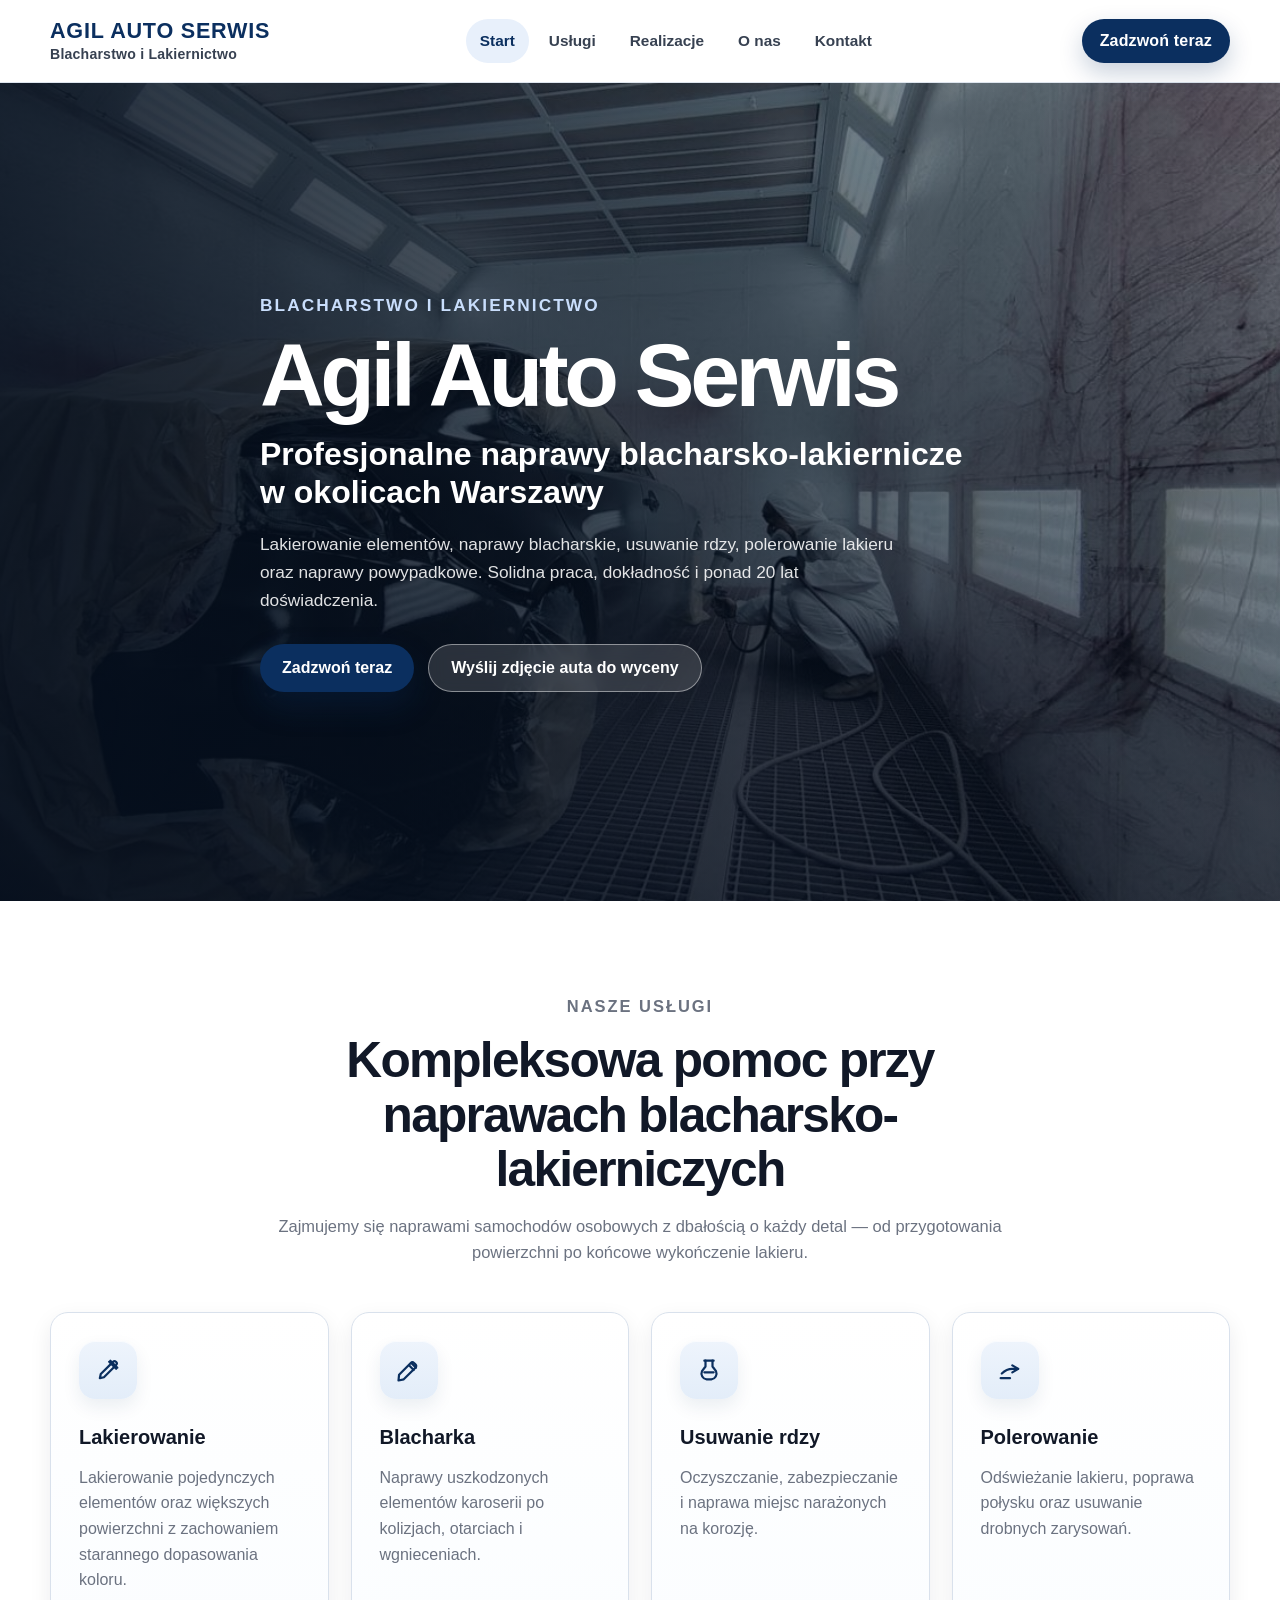
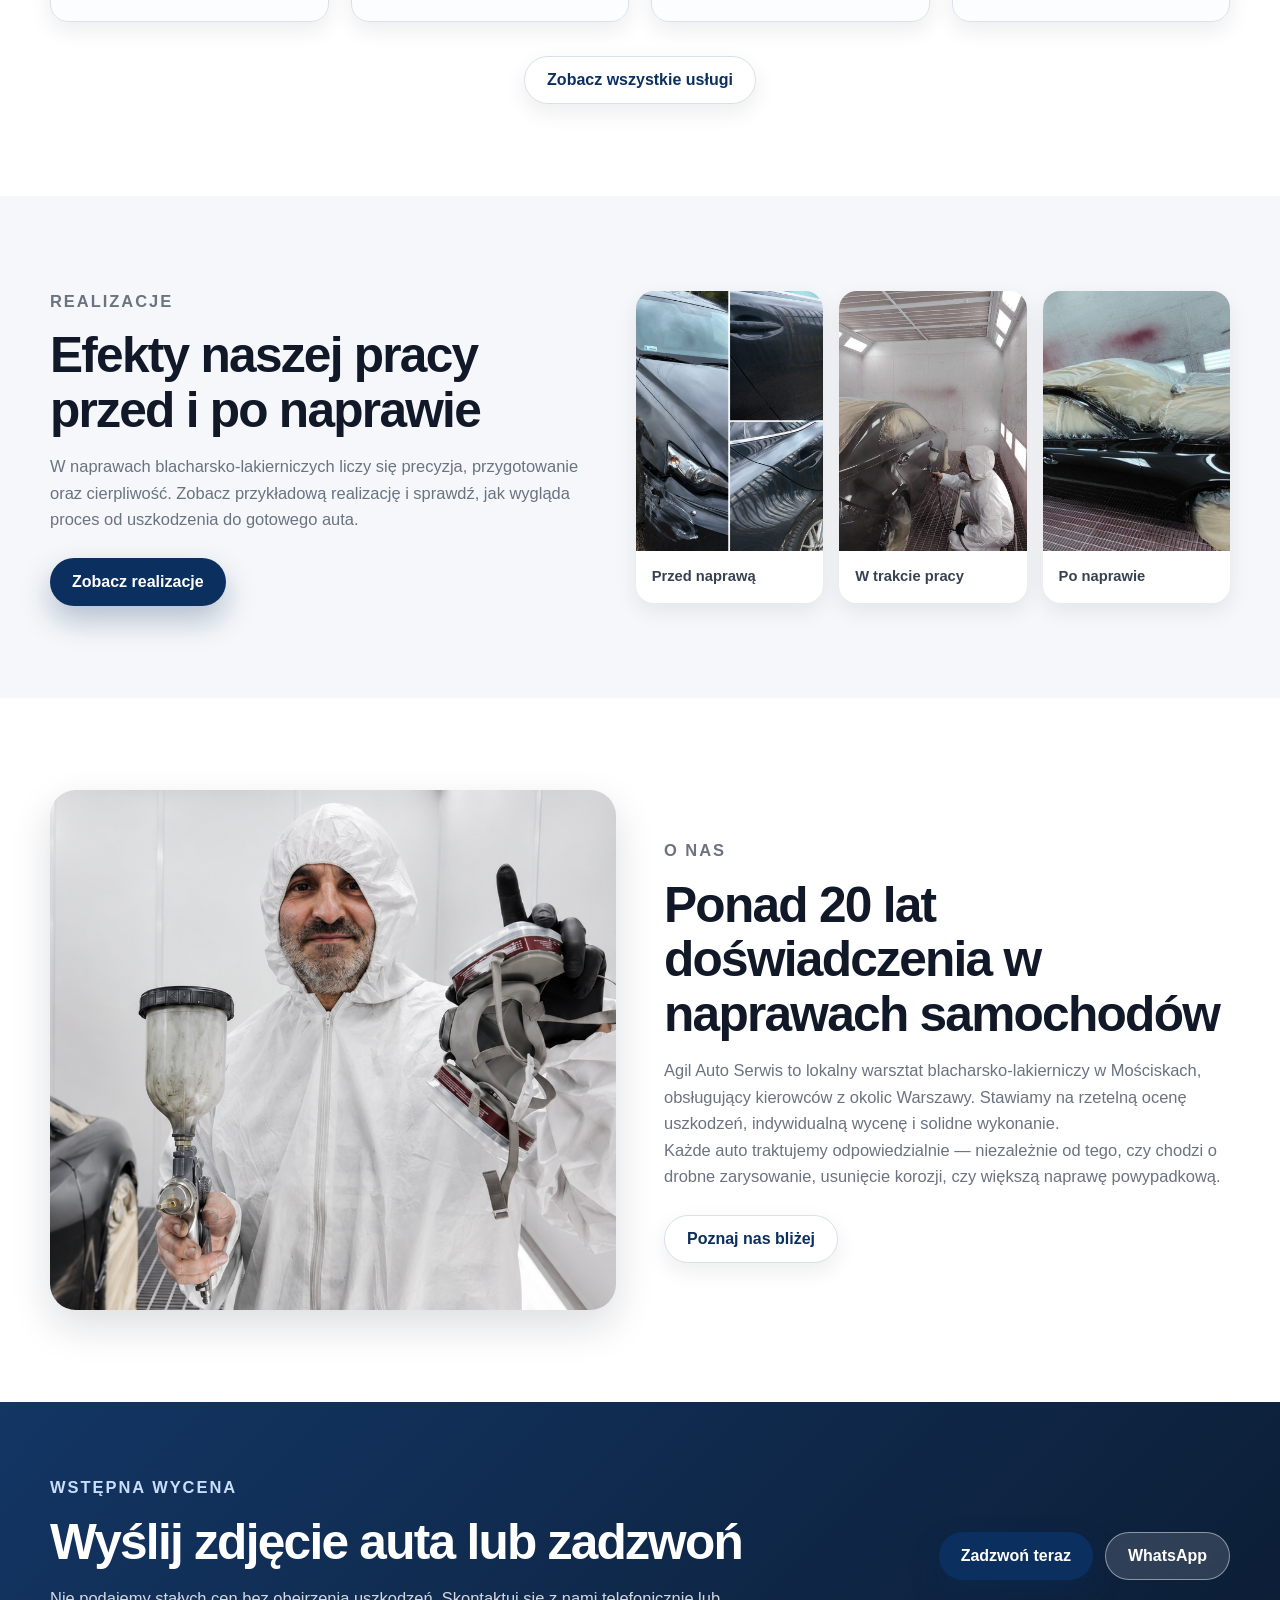
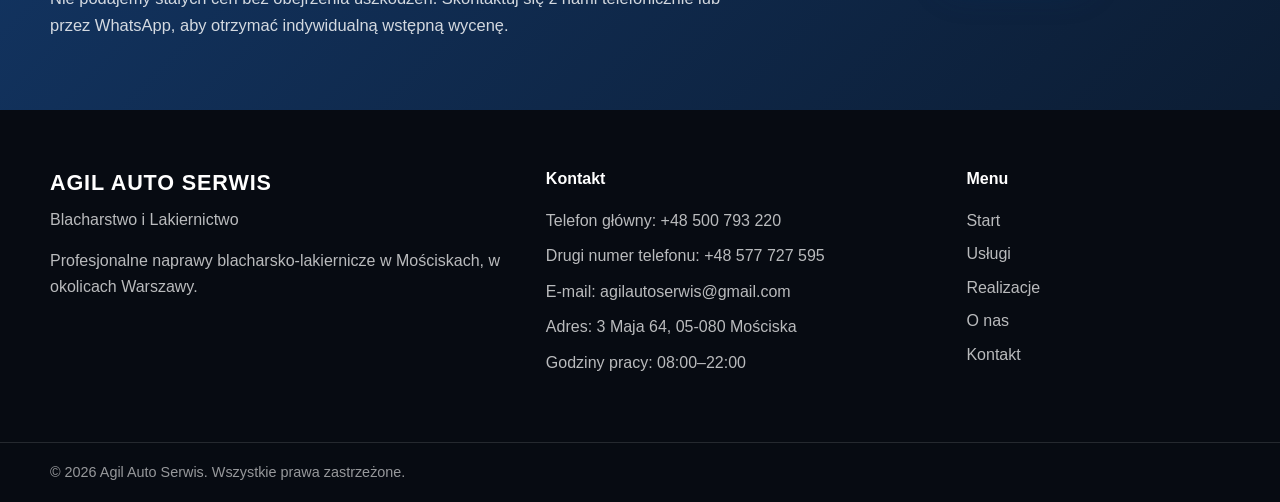
==== index.html @ 93daf185 "Initial website version" ====
<!DOCTYPE html>
<html lang="pl">
<head>
  <meta charset="UTF-8" />
  <meta name="viewport" content="width=device-width, initial-scale=1.0" />

  <title>Agil Auto Serwis | Blacharstwo i Lakiernictwo Samochodowe</title>

  <meta
    name="description"
    content="Agil Auto Serwis — profesjonalne naprawy blacharsko-lakiernicze w Mościskach, w okolicach Warszawy. Lakierowanie, blacharka, usuwanie rdzy, polerowanie i naprawy powypadkowe."
  />

  <link rel="stylesheet" href="style.css" />
</head>

<body>
  <header class="site-header">
    <div class="container header-container">
      <a href="index.html" class="logo-link text-logo" aria-label="Agil Auto Serwis">
        <span class="logo-title">AGIL AUTO SERWIS</span>
        <span class="logo-subtitle">Blacharstwo i Lakiernictwo</span>
      </a>

      <button class="nav-toggle" type="button" aria-label="Otwórz menu" aria-expanded="false">
        <span></span>
        <span></span>
        <span></span>
      </button>

      <nav class="main-nav" aria-label="Menu główne">
        <ul>
          <li><a href="index.html" class="active">Start</a></li>
          <li><a href="uslugi.html">Usługi</a></li>
          <li><a href="realizacje.html">Realizacje</a></li>
          <li><a href="onas.html">O nas</a></li>
          <li><a href="kontakt.html">Kontakt</a></li>
        </ul>
      </nav>

      <a href="tel:+48500793220" class="header-cta">Zadzwoń teraz</a>
    </div>
  </header>

  <main>
    <section class="hero hero-start">
      <img
        src="images/hero-start.jpg"
        alt="Warsztat blacharsko-lakierniczy Agil Auto Serwis"
        class="hero-image"
      />

      <div class="hero-overlay"></div>

      <div class="container hero-content">
        <p class="hero-kicker">Blacharstwo i Lakiernictwo</p>

        <h1>Agil Auto Serwis</h1>

        <h2>Profesjonalne naprawy blacharsko-lakiernicze w okolicach Warszawy</h2>

        <p>
          Lakierowanie elementów, naprawy blacharskie, usuwanie rdzy,
          polerowanie lakieru oraz naprawy powypadkowe. Solidna praca,
          dokładność i ponad 20 lat doświadczenia.
        </p>

        <div class="hero-actions">
          <a href="tel:+48500793220" class="btn btn-primary">Zadzwoń teraz</a>
          <a
            href="https://wa.me/48500793220?text=Dzie%C5%84%20dobry%2C%20chcia%C5%82bym%20zapyta%C4%87%20o%20napraw%C4%99%20blacharsko-lakiernicz%C4%85.%20Przesy%C5%82am%20zdj%C4%99cia%20auta%20do%20wst%C4%99pnej%20wyceny."
            class="btn btn-secondary"
            target="_blank"
            rel="noopener noreferrer"
          >
            Wyślij zdjęcie auta do wyceny
          </a>
        </div>
      </div>
    </section>

    <section class="section services-preview">
      <div class="container">
        <div class="section-heading">
          <p class="section-kicker">Nasze usługi</p>
          <h2>Kompleksowa pomoc przy naprawach blacharsko-lakierniczych</h2>
          <p>
            Zajmujemy się naprawami samochodów osobowych z dbałością o każdy
            detal — od przygotowania powierzchni po końcowe wykończenie lakieru.
          </p>
        </div>

        <div class="service-grid">
          <article class="service-card">
            <div class="service-icon" aria-hidden="true">
              <svg viewBox="0 0 24 24">
                <path d="M14 4l6 6" />
                <path d="M5 19l3.5-.8L19 7.7a1.8 1.8 0 0 0 0-2.5l-.2-.2a1.8 1.8 0 0 0-2.5 0L5.8 15.5 5 19z" />
                <path d="M13 5l6 6" />
              </svg>
            </div>
            <h3>Lakierowanie</h3>
            <p>
              Lakierowanie pojedynczych elementów oraz większych powierzchni
              z zachowaniem starannego dopasowania koloru.
            </p>
          </article>

          <article class="service-card">
            <div class="service-icon" aria-hidden="true">
              <svg viewBox="0 0 24 24">
                <path d="M14 6l4 4" />
                <path d="M3 21l4.5-1 10-10a2 2 0 0 0 0-2.8l-1.2-1.2a2 2 0 0 0-2.8 0l-10 10L3 21z" />
                <path d="M12 8l4 4" />
              </svg>
            </div>
            <h3>Blacharka</h3>
            <p>
              Naprawy uszkodzonych elementów karoserii po kolizjach,
              otarciach i wgnieceniach.
            </p>
          </article>

          <article class="service-card">
            <div class="service-icon" aria-hidden="true">
              <svg viewBox="0 0 24 24">
                <path d="M8 4h8" />
                <path d="M9 4v5l-3 4a5 5 0 0 0 4 7h4a5 5 0 0 0 4-7l-3-4V4" />
                <path d="M8 14h8" />
              </svg>
            </div>
            <h3>Usuwanie rdzy</h3>
            <p>
              Oczyszczanie, zabezpieczanie i naprawa miejsc narażonych
              na korozję.
            </p>
          </article>

          <article class="service-card">
            <div class="service-icon" aria-hidden="true">
              <svg viewBox="0 0 24 24">
                <path d="M5 15c2.5-2.5 5.5-4 9-4h5" />
                <path d="M14 8l5 3-5 3" />
                <path d="M4 19h8" />
              </svg>
            </div>
            <h3>Polerowanie</h3>
            <p>
              Odświeżanie lakieru, poprawa połysku oraz usuwanie drobnych
              zarysowań.
            </p>
          </article>
        </div>

        <div class="section-action">
          <a href="uslugi.html" class="btn btn-outline">Zobacz wszystkie usługi</a>
        </div>
      </div>
    </section>

    <section class="section realizations-preview section-muted">
      <div class="container">
        <div class="split-layout">
          <div class="split-content">
            <p class="section-kicker">Realizacje</p>
            <h2>Efekty naszej pracy przed i po naprawie</h2>
            <p>
              W naprawach blacharsko-lakierniczych liczy się precyzja,
              przygotowanie oraz cierpliwość. Zobacz przykładową realizację
              i sprawdź, jak wygląda proces od uszkodzenia do gotowego auta.
            </p>

            <a href="realizacje.html" class="btn btn-primary">Zobacz realizacje</a>
          </div>

          <div class="preview-gallery">
            <figure>
              <img
                src="images/realizacja-1-przed-collage.jpg"
                alt="Samochód przed naprawą blacharsko-lakierniczą"
              />
              <figcaption>Przed naprawą</figcaption>
            </figure>

            <figure>
              <img
                src="images/realizacja-1-proces.jpg"
                alt="Proces naprawy blacharsko-lakierniczej"
              />
              <figcaption>W trakcie pracy</figcaption>
            </figure>

            <figure>
              <img
                src="images/realizacja-1-po.jpg"
                alt="Samochód po naprawie blacharsko-lakierniczej"
              />
              <figcaption>Po naprawie</figcaption>
            </figure>
          </div>
        </div>
      </div>
    </section>

    <section class="section about-preview">
      <div class="container">
        <div class="split-layout reverse">
          <div class="image-card">
            <img
              src="images/agil-lakiernik-1.png"
              alt="Lakiernik samochodowy podczas pracy w Agil Auto Serwis"
            />
          </div>

          <div class="split-content">
            <p class="section-kicker">O nas</p>
            <h2>Ponad 20 lat doświadczenia w naprawach samochodów</h2>
            <p>
              Agil Auto Serwis to lokalny warsztat blacharsko-lakierniczy
              w Mościskach, obsługujący kierowców z okolic Warszawy. Stawiamy
              na rzetelną ocenę uszkodzeń, indywidualną wycenę i solidne
              wykonanie.
            </p>

            <p>
              Każde auto traktujemy odpowiedzialnie — niezależnie od tego,
              czy chodzi o drobne zarysowanie, usunięcie korozji, czy większą
              naprawę powypadkową.
            </p>

            <a href="onas.html" class="btn btn-outline">Poznaj nas bliżej</a>
          </div>
        </div>
      </div>
    </section>

    <section class="contact-cta">
      <div class="container contact-cta-container">
        <div>
          <p class="section-kicker">Wstępna wycena</p>
          <h2>Wyślij zdjęcie auta lub zadzwoń</h2>
          <p>
            Nie podajemy stałych cen bez obejrzenia uszkodzeń. Skontaktuj się
            z nami telefonicznie lub przez WhatsApp, aby otrzymać indywidualną
            wstępną wycenę.
          </p>
        </div>

        <div class="contact-cta-actions">
          <a href="tel:+48500793220" class="btn btn-primary">Zadzwoń teraz</a>
          <a
            href="https://wa.me/48500793220?text=Dzie%C5%84%20dobry%2C%20chcia%C5%82bym%20zapyta%C4%87%20o%20napraw%C4%99%20blacharsko-lakiernicz%C4%85.%20Przesy%C5%82am%20zdj%C4%99cia%20auta%20do%20wst%C4%99pnej%20wyceny."
            class="btn btn-secondary"
            target="_blank"
            rel="noopener noreferrer"
          >
            WhatsApp
          </a>
        </div>
      </div>
    </section>
  </main>

  <footer class="site-footer">
    <div class="container footer-grid">
      <div class="footer-brand">
        <h2>AGIL AUTO SERWIS</h2>
        <p>Blacharstwo i Lakiernictwo</p>
        <p>
          Profesjonalne naprawy blacharsko-lakiernicze w Mościskach,
          w okolicach Warszawy.
        </p>
      </div>

      <div class="footer-contact">
        <h3>Kontakt</h3>
        <p>
          Telefon główny:
          <a href="tel:+48500793220">+48 500 793 220</a>
        </p>
        <p>
          Drugi numer telefonu:
          <a href="tel:+48577727595">+48 577 727 595</a>
        </p>
        <p>
          E-mail:
          <a
            href="mailto:agilautoserwis@gmail.com?subject=Zapytanie%20o%20napraw%C4%99%20blacharsko-lakiernicz%C4%85&body=Dzie%C5%84%20dobry%2C%0A%0Achcia%C5%82bym%20zapyta%C4%87%20o%20napraw%C4%99%20blacharsko-lakiernicz%C4%85.%20W%20za%C5%82%C4%85czniku%20mog%C4%99%20przes%C5%82a%C4%87%20zdj%C4%99cia%20auta%20do%20wst%C4%99pnej%20wyceny.%0A%0APozdrawiam"
          >
            agilautoserwis@gmail.com
          </a>
        </p>
        <p>Adres: 3 Maja 64, 05-080 Mościska</p>
        <p>Godziny pracy: 08:00–22:00</p>
      </div>

      <div class="footer-nav">
        <h3>Menu</h3>
        <ul>
          <li><a href="index.html">Start</a></li>
          <li><a href="uslugi.html">Usługi</a></li>
          <li><a href="realizacje.html">Realizacje</a></li>
          <li><a href="onas.html">O nas</a></li>
          <li><a href="kontakt.html">Kontakt</a></li>
        </ul>
      </div>
    </div>

    <div class="footer-bottom">
      <div class="container">
        <p>© 2026 Agil Auto Serwis. Wszystkie prawa zastrzeżone.</p>
      </div>
    </div>
  </footer>

  <a href="tel:+48500793220" class="floating-call" aria-label="Zadzwoń teraz">
    Zadzwoń teraz
  </a>

  <script src="script.js"></script>
</body>
</html>
---- style.css ----
:root {
  --color-white: #ffffff;
  --color-light: #f5f7fa;
  --color-light-2: #eef3f8;
  --color-dark: #111827;
  --color-dark-2: #374151;
  --color-muted: #6b7280;
  --color-blue: #0b2f5f;
  --color-blue-2: #123f7a;
  --color-blue-3: #e8f0fb;
  --color-border: #d9e1ec;

  --container: 1180px;
  --header-height: 82px;

  --radius-sm: 12px;
  --radius-md: 18px;
  --radius-lg: 26px;

  --shadow-sm: 0 8px 22px rgba(15, 23, 42, 0.08);
  --shadow-md: 0 16px 40px rgba(15, 23, 42, 0.14);
  --shadow-lg: 0 24px 70px rgba(15, 23, 42, 0.2);

  --transition: 0.25s ease;
}

* {
  box-sizing: border-box;
  margin: 0;
  padding: 0;
}

html {
  scroll-behavior: smooth;
}

body {
  font-family: Arial, Helvetica, sans-serif;
  color: var(--color-dark);
  background: var(--color-white);
  line-height: 1.6;
}

img {
  display: block;
  max-width: 100%;
}

a {
  color: inherit;
  text-decoration: none;
}

ul {
  list-style: none;
}

button {
  font: inherit;
}

/* CONTAINER */

.container {
  width: min(100% - 32px, var(--container));
  margin-inline: auto;
}

/* HEADER */

.site-header {
  position: sticky;
  z-index: 100;
  top: 0;
  width: 100%;
  min-height: var(--header-height);
  background: rgba(255, 255, 255, 0.94);
  border-bottom: 1px solid rgba(217, 225, 236, 0.85);
  backdrop-filter: blur(16px);
}

.header-container {
  display: flex;
  align-items: center;
  justify-content: space-between;
  min-height: var(--header-height);
  gap: 24px;
}

.logo-link {
  flex: 0 0 auto;
  color: inherit;
  text-decoration: none;
}

.logo-link.text-logo {
  display: flex !important;
  flex-direction: column !important;
  align-items: flex-start;
  justify-content: center;
  gap: 4px;
  min-width: 220px;
  line-height: 1.05;
}

.logo-title {
  display: block !important;
  width: 100%;
  color: var(--color-blue);
  font-size: clamp(1.08rem, 2vw, 1.35rem);
  font-weight: 900;
  line-height: 1;
  letter-spacing: 0.035em;
  text-transform: uppercase;
  white-space: nowrap;
}

.logo-subtitle {
  display: block !important;
  width: 100%;
  color: var(--color-dark-2);
  font-size: clamp(0.74rem, 1.35vw, 0.88rem);
  font-weight: 650;
  line-height: 1.15;
  letter-spacing: 0.015em;
  white-space: nowrap;
}

.main-nav {
  display: flex;
  align-items: center;
  justify-content: center;
  flex: 1;
}

.main-nav ul {
  display: flex;
  align-items: center;
  gap: 6px;
}

.main-nav a {
  display: inline-flex;
  align-items: center;
  min-height: 42px;
  padding: 10px 14px;
  border-radius: 999px;
  color: var(--color-dark-2);
  font-size: 0.96rem;
  font-weight: 650;
  transition: background-color var(--transition), color var(--transition);
}

.main-nav a:hover,
.main-nav a.active {
  color: var(--color-blue);
  background: var(--color-blue-3);
}

.header-cta {
  display: inline-flex;
  align-items: center;
  justify-content: center;
  flex: 0 0 auto;
  min-height: 44px;
  padding: 13px 18px;
  border-radius: 999px;
  color: var(--color-white);
  background: var(--color-blue);
  font-weight: 700;
  line-height: 1;
  letter-spacing: 0.01em;
  box-shadow: 0 10px 24px rgba(11, 47, 95, 0.22);
  transition: transform var(--transition), background-color var(--transition), box-shadow var(--transition);
}

.header-cta:hover {
  transform: translateY(-2px);
  background: var(--color-blue-2);
  box-shadow: 0 16px 34px rgba(11, 47, 95, 0.32);
}

.nav-toggle {
  display: none;
  width: 46px;
  height: 46px;
  border-radius: 12px;
  border: 1px solid var(--color-border);
  background: var(--color-white);
  cursor: pointer;
}

.nav-toggle span {
  display: block;
  width: 22px;
  height: 2px;
  margin: 5px auto;
  border-radius: 999px;
  background: var(--color-dark);
  transition: transform var(--transition), opacity var(--transition);
}

/* BUTTONS */

.btn {
  display: inline-flex;
  align-items: center;
  justify-content: center;
  min-height: 48px;
  padding: 14px 22px;
  border-radius: 999px;
  font-weight: 750;
  line-height: 1;
  transition: transform var(--transition), background-color var(--transition), color var(--transition), box-shadow var(--transition);
}

.btn:hover {
  transform: translateY(-2px);
}

.btn-primary {
  color: var(--color-white);
  background: var(--color-blue);
  box-shadow: 0 14px 30px rgba(11, 47, 95, 0.28);
}

.btn-primary:hover {
  background: var(--color-blue-2);
}

.btn-secondary {
  color: var(--color-white);
  background: rgba(255, 255, 255, 0.14);
  border: 1px solid rgba(255, 255, 255, 0.45);
  backdrop-filter: blur(8px);
}

.btn-secondary:hover {
  background: rgba(255, 255, 255, 0.22);
}

.btn-outline {
  color: var(--color-blue);
  background: var(--color-white);
  border: 1px solid var(--color-border);
  box-shadow: var(--shadow-sm);
}

.btn-outline:hover {
  background: var(--color-blue-3);
}

/* HERO */

.hero {
  position: relative;
  min-height: calc(100vh - var(--header-height));
  display: flex;
  align-items: center;
  overflow: hidden;
  color: var(--color-white);
}

.page-hero {
  min-height: 480px;
}

.hero-image {
  position: absolute;
  inset: 0;
  width: 100%;
  height: 100%;
  object-fit: cover;
}

.hero-overlay {
  position: absolute;
  inset: 0;
  background:
    linear-gradient(90deg, rgba(5, 15, 30, 0.86), rgba(5, 15, 30, 0.55), rgba(5, 15, 30, 0.18)),
    linear-gradient(180deg, rgba(5, 15, 30, 0.18), rgba(5, 15, 30, 0.62));
}

.hero-content {
  position: relative;
  z-index: 2;
  max-width: 760px;
  padding-block: 96px;
}

.hero-kicker,
.section-kicker {
  margin-bottom: 14px;
  color: var(--color-blue-2);
  font-size: 0.88rem;
  font-weight: 800;
  letter-spacing: 0.12em;
  text-transform: uppercase;
}

.hero .hero-kicker {
  color: #c9defc;
}

.hero h1 {
  margin-bottom: 16px;
  font-size: clamp(3rem, 7vw, 5.7rem);
  line-height: 0.95;
  letter-spacing: -0.05em;
}

.page-hero h1 {
  font-size: clamp(3rem, 7vw, 5.2rem);
}

.hero h2 {
  max-width: 720px;
  margin-bottom: 20px;
  font-size: clamp(1.3rem, 3vw, 2rem);
  line-height: 1.2;
  font-weight: 750;
}

.hero p {
  max-width: 660px;
  color: rgba(255, 255, 255, 0.88);
  font-size: 1.08rem;
}

.hero-actions {
  display: flex;
  flex-wrap: wrap;
  gap: 14px;
  margin-top: 30px;
}

/* SECTIONS */

.section {
  padding: 92px 0;
}

.section-muted {
  background: var(--color-light);
}

.section-heading {
  max-width: 760px;
  margin: 0 auto 46px;
  text-align: center;
}

.section-heading h2,
.split-content h2,
.contact-cta h2 {
  margin-bottom: 16px;
  color: var(--color-dark);
  font-size: clamp(2rem, 4vw, 3.1rem);
  line-height: 1.1;
  letter-spacing: -0.035em;
}

.section-heading p,
.split-content p,
.contact-cta p {
  color: var(--color-muted);
  font-size: 1.03rem;
}

.section-heading p + p {
  margin-top: 12px;
}

.section-action {
  display: flex;
  justify-content: center;
  margin-top: 34px;
}

/* SERVICES */

.service-grid {
  display: grid;
  grid-template-columns: repeat(4, 1fr);
  gap: 22px;
}

.service-card {
  min-height: 260px;
  padding: 28px;
  border: 1px solid var(--color-border);
  border-radius: var(--radius-md);
  background:
    linear-gradient(180deg, #ffffff 0%, #fbfdff 100%);
  box-shadow: var(--shadow-sm);
  transition:
    transform var(--transition),
    box-shadow var(--transition),
    border-color var(--transition),
    background-color var(--transition);
}

.service-card:hover {
  transform: translateY(-6px);
  border-color: rgba(11, 47, 95, 0.22);
  box-shadow: var(--shadow-md);
}

.service-icon {
  display: inline-flex;
  align-items: center;
  justify-content: center;
  width: 58px;
  height: 58px;
  margin-bottom: 22px;
  border-radius: 16px;
  color: var(--color-blue);
  background: linear-gradient(180deg, #eef4fc 0%, #e3edf9 100%);
  box-shadow:
    inset 0 1px 0 rgba(255, 255, 255, 0.7),
    0 8px 18px rgba(11, 47, 95, 0.08);
  flex-shrink: 0;
}

.service-icon svg {
  width: 28px;
  height: 28px;
  stroke: currentColor;
  fill: none;
  stroke-width: 1.9;
  stroke-linecap: round;
  stroke-linejoin: round;
}

.service-card h3 {
  margin-bottom: 12px;
  font-size: 1.25rem;
  color: var(--color-dark);
}

.service-card p {
  color: var(--color-muted);
}

/* SPLIT LAYOUT */

.split-layout {
  display: grid;
  grid-template-columns: 0.95fr 1.05fr;
  gap: 48px;
  align-items: center;
}

.split-layout.reverse {
  grid-template-columns: 1fr 1fr;
}

.split-layout.reverse .image-card {
  order: 1;
}

.split-layout.reverse .split-content {
  order: 2;
}

.split-content {
  max-width: 580px;
}

.split-content .btn {
  margin-top: 26px;
}

.preview-gallery {
  display: grid;
  grid-template-columns: repeat(3, 1fr);
  gap: 16px;
}

.preview-gallery figure {
  overflow: hidden;
  border-radius: var(--radius-md);
  background: var(--color-white);
  box-shadow: var(--shadow-sm);
}

.preview-gallery img {
  width: 100%;
  height: 260px;
  object-fit: cover;
}

.preview-gallery figcaption {
  padding: 14px 16px;
  color: var(--color-dark-2);
  font-size: 0.92rem;
  font-weight: 700;
}

.image-card {
  overflow: hidden;
  border-radius: var(--radius-lg);
  box-shadow: var(--shadow-md);
  background: var(--color-light);
}

.image-card img {
  width: 100%;
  height: 520px;
  object-fit: cover;
}

/* CASE STUDY / REALIZACJE */

.case-study-card {
  padding: clamp(24px, 4vw, 44px);
  border: 1px solid var(--color-border);
  border-radius: var(--radius-lg);
  background: linear-gradient(180deg, var(--color-white), #f8fafc);
  box-shadow: var(--shadow-md);
}

.case-study-header {
  max-width: 760px;
  margin-bottom: 34px;
}

.case-study-label {
  display: inline-flex;
  align-items: center;
  min-height: 30px;
  margin-bottom: 14px;
  padding: 7px 12px;
  border-radius: 999px;
  color: var(--color-blue);
  background: var(--color-blue-3);
  font-size: 0.78rem;
  font-weight: 900;
  line-height: 1;
  letter-spacing: 0.12em;
}

.case-study-header h2 {
  margin-bottom: 14px;
  color: var(--color-dark);
  font-size: clamp(1.7rem, 3.2vw, 2.65rem);
  line-height: 1.08;
  letter-spacing: -0.045em;
}

.case-study-header p {
  max-width: 680px;
  margin-bottom: 0;
  color: var(--color-muted);
  font-size: 1.04rem;
}

.case-study-gallery {
  display: grid;
  grid-template-columns: repeat(3, 1fr);
  gap: 18px;
}

.case-image-card {
  display: grid;
  gap: 14px;
  width: 100%;
  padding: 12px;
  border: 1px solid var(--color-border);
  border-radius: var(--radius-lg);
  background: var(--color-white);
  box-shadow: var(--shadow-sm);
  cursor: pointer;
  text-align: left;
  transition:
    transform var(--transition),
    box-shadow var(--transition),
    border-color var(--transition);
}

.case-image-card:hover {
  transform: translateY(-5px);
  border-color: rgba(11, 47, 95, 0.28);
  box-shadow: var(--shadow-md);
}

.case-image-wrap {
  display: block;
  overflow: hidden;
  border-radius: calc(var(--radius-lg) - 8px);
  background: var(--color-light);
}

.case-image-wrap img {
  width: 100%;
  height: 300px;
  object-fit: cover;
  transition: transform 450ms ease;
}

.case-image-card:hover .case-image-wrap img {
  transform: scale(1.035);
}

.case-image-caption {
  display: inline-flex;
  align-items: center;
  width: fit-content;
  min-height: 34px;
  padding: 8px 13px;
  border-radius: 999px;
  color: var(--color-white);
  background: var(--color-blue);
  font-size: 0.9rem;
  font-weight: 800;
  line-height: 1;
}

.case-study-note {
  margin: 28px 0 0;
  padding: 18px 20px;
  border-left: 4px solid var(--color-blue);
  border-radius: var(--radius-sm);
  background: var(--color-blue-3);
  color: var(--color-dark-2);
  font-weight: 650;
}

/* LIGHTBOX */

.image-lightbox {
  position: fixed;
  z-index: 999;
  inset: 0;
  display: none;
  align-items: center;
  justify-content: center;
  padding: 24px;
  background: rgba(5, 14, 28, 0.86);
  backdrop-filter: blur(8px);
}

.image-lightbox.is-open {
  display: flex;
}

.lightbox-image {
  max-width: min(1100px, 94vw);
  max-height: 86vh;
  object-fit: contain;
  border-radius: var(--radius-md);
  background: var(--color-white);
  box-shadow: var(--shadow-lg);
}

.lightbox-close {
  position: fixed;
  top: 18px;
  right: 18px;
  z-index: 1000;
  display: inline-flex;
  align-items: center;
  justify-content: center;
  width: 46px;
  height: 46px;
  border: 0;
  border-radius: 999px;
  color: var(--color-white);
  background: rgba(255, 255, 255, 0.14);
  font-size: 2rem;
  line-height: 1;
  cursor: pointer;
  transition:
    background-color var(--transition),
    transform var(--transition);
}

.lightbox-close:hover {
  transform: translateY(-2px);
  background: rgba(255, 255, 255, 0.24);
}

/* KONTAKT PAGE */

.contact-premium-section {
  background:
    radial-gradient(circle at top left, rgba(11, 47, 95, 0.08), transparent 34%),
    var(--color-white);
}

.contact-premium-grid {
  display: grid;
  grid-template-columns: minmax(0, 1.05fr) minmax(360px, 0.75fr);
  align-items: start;
  gap: clamp(28px, 5vw, 56px);
}

.contact-premium-content h2,
.contact-form-card h2,
.location-card h2 {
  margin-bottom: 16px;
  color: var(--color-dark);
  font-size: clamp(1.85rem, 3.8vw, 3rem);
  line-height: 1.08;
  letter-spacing: -0.045em;
}

.contact-premium-content > p {
  max-width: 760px;
  color: var(--color-muted);
  font-size: 1.04rem;
}

.contact-action-row {
  display: flex;
  flex-wrap: wrap;
  gap: 12px;
  margin-top: 28px;
}

.premium-contact-card,
.contact-form-card,
.location-card {
  border: 1px solid var(--color-border);
  border-radius: var(--radius-lg);
  background: rgba(255, 255, 255, 0.92);
  box-shadow: var(--shadow-md);
}

.premium-contact-card {
  display: grid;
  gap: 0;
  margin-top: 32px;
  overflow: hidden;
}

.premium-contact-item {
  display: grid;
  grid-template-columns: minmax(160px, 0.45fr) minmax(0, 1fr);
  gap: 18px;
  padding: 18px 22px;
  border-bottom: 1px solid var(--color-border);
}

.premium-contact-item:last-child {
  border-bottom: 0;
}

.premium-contact-item span {
  color: var(--color-dark);
  font-weight: 850;
}

.premium-contact-item a {
  color: var(--color-blue);
  font-weight: 800;
  overflow-wrap: anywhere;
}

.premium-contact-item p {
  margin: 0;
  color: var(--color-muted);
}

.contact-form-card {
  position: sticky;
  top: calc(var(--header-height) + 24px);
  padding: clamp(24px, 4vw, 34px);
}

.contact-form-card > p {
  margin-bottom: 24px;
  color: var(--color-muted);
}

.contact-form {
  display: grid;
  gap: 16px;
}

.form-field {
  display: grid;
  gap: 8px;
}

.form-field label {
  color: var(--color-dark);
  font-size: 0.94rem;
  font-weight: 800;
}

.form-field input,
.form-field textarea {
  width: 100%;
  border: 1px solid var(--color-border);
  border-radius: 14px;
  padding: 13px 15px;
  color: var(--color-dark);
  background: var(--color-white);
  outline: none;
  transition:
    border-color var(--transition),
    box-shadow var(--transition),
    background-color var(--transition);
}

.form-field input:focus,
.form-field textarea:focus {
  border-color: rgba(11, 47, 95, 0.55);
  box-shadow: 0 0 0 4px rgba(11, 47, 95, 0.1);
}

.form-field textarea {
  resize: vertical;
  min-height: 140px;
}

.contact-submit {
  width: 100%;
  border: 0;
  margin-top: 4px;
  cursor: pointer;
}

.location-section {
  padding-top: clamp(58px, 7vw, 90px);
}

.location-card {
  display: grid;
  grid-template-columns: minmax(0, 1fr) auto;
  align-items: center;
  gap: 24px;
  padding: clamp(26px, 5vw, 44px);
  background: linear-gradient(135deg, var(--color-white), #f8fafc);
}

.location-card p {
  max-width: 650px;
  margin-bottom: 0;
  color: var(--color-muted);
  font-size: 1.04rem;
}

/* CONTACT CTA */

.contact-cta {
  padding: 72px 0;
  color: var(--color-white);
  background:
    linear-gradient(135deg, rgba(11, 47, 95, 0.97), rgba(7, 24, 47, 0.98));
}

.contact-cta .section-kicker {
  color: #c9defc;
}

.contact-cta h2 {
  color: var(--color-white);
}

.contact-cta p {
  max-width: 680px;
  color: rgba(255, 255, 255, 0.82);
}

.contact-cta-container {
  display: flex;
  align-items: center;
  justify-content: space-between;
  gap: 34px;
}

.contact-cta-actions {
  display: flex;
  flex-wrap: wrap;
  gap: 12px;
  flex: 0 0 auto;
}

/* FOOTER */

.site-footer {
  color: var(--color-white);
  background: #070b12;
}

.footer-grid {
  display: grid;
  grid-template-columns: 1.2fr 1fr 0.7fr;
  gap: 44px;
  padding: 56px 0;
}

.footer-brand h2 {
  margin-bottom: 6px;
  color: var(--color-white);
  font-size: 1.35rem;
  letter-spacing: 0.04em;
}

.footer-brand p,
.footer-contact p,
.footer-nav a {
  color: rgba(255, 255, 255, 0.72);
}

.footer-brand p + p {
  margin-top: 16px;
}

.site-footer h3 {
  margin-bottom: 16px;
  font-size: 1rem;
  color: var(--color-white);
}

.footer-contact p {
  margin-bottom: 10px;
}

.footer-contact a:hover,
.footer-nav a:hover {
  color: var(--color-white);
}

.footer-nav li + li {
  margin-top: 8px;
}

.footer-bottom {
  padding: 18px 0;
  border-top: 1px solid rgba(255, 255, 255, 0.12);
}

.footer-bottom p {
  color: rgba(255, 255, 255, 0.58);
  font-size: 0.9rem;
}

/* FLOATING CALL */

.floating-call {
  position: fixed;
  right: 20px;
  bottom: 20px;
  z-index: 95;
  display: none;
  align-items: center;
  justify-content: center;
  min-height: 48px;
  padding: 13px 18px;
  border-radius: 999px;
  color: var(--color-white);
  background: var(--color-blue);
  font-weight: 800;
  box-shadow: var(--shadow-lg);
}

/* RESPONSIVE */

@media (max-width: 1080px) {
  .contact-premium-grid {
    grid-template-columns: 1fr;
  }

  .contact-form-card {
    position: static;
  }

  .location-card {
    grid-template-columns: 1fr;
  }
}

@media (max-width: 1024px) {
  .service-grid {
    grid-template-columns: repeat(2, 1fr);
  }

  .split-layout,
  .split-layout.reverse {
    grid-template-columns: 1fr;
  }

  .split-content {
    max-width: 760px;
  }

  .image-card img {
    height: 460px;
  }

  .contact-cta-container {
    align-items: flex-start;
    flex-direction: column;
  }
}

@media (max-width: 900px) {
  :root {
    --header-height: 74px;
  }

  .header-container {
    gap: 12px;
  }

  .logo-link.text-logo {
    min-width: 184px;
  }

  .logo-title {
    font-size: 1.02rem;
  }

  .logo-subtitle {
    font-size: 0.72rem;
  }

  .nav-toggle {
    display: inline-block;
    order: 3;
  }

  .header-cta {
    display: none;
  }

  .main-nav {
    position: fixed;
    top: var(--header-height);
    left: 0;
    right: 0;
    display: block;
    max-height: calc(100vh - var(--header-height));
    padding: 14px 16px 18px;
    overflow-y: auto;
    background: rgba(255, 255, 255, 0.98);
    border-bottom: 1px solid var(--color-border);
    box-shadow: var(--shadow-md);
    transform: translateY(-120%);
    opacity: 0;
    visibility: hidden;
    transition: transform var(--transition), opacity var(--transition), visibility var(--transition);
  }

  .main-nav ul {
    display: grid;
    gap: 6px;
    width: min(100%, var(--container));
    margin-inline: auto;
  }

  .main-nav a {
    justify-content: center;
    min-height: 48px;
    border-radius: var(--radius-sm);
    background: var(--color-light);
  }

  body.nav-open .main-nav {
    transform: translateY(0);
    opacity: 1;
    visibility: visible;
  }

  body.nav-open .nav-toggle span:nth-child(1) {
    transform: translateY(7px) rotate(45deg);
  }

  body.nav-open .nav-toggle span:nth-child(2) {
    opacity: 0;
  }

  body.nav-open .nav-toggle span:nth-child(3) {
    transform: translateY(-7px) rotate(-45deg);
  }

  .hero {
    min-height: 760px;
  }

  .page-hero {
    min-height: 430px;
  }

  .hero-content {
    padding-block: 76px;
  }

  .preview-gallery {
    grid-template-columns: 1fr;
  }

  .preview-gallery img {
    height: 340px;
  }

  .case-study-gallery {
    grid-template-columns: 1fr;
  }

  .case-image-wrap img {
    height: 340px;
  }
}

@media (max-width: 720px) {
  .contact-action-row {
    display: grid;
  }

  .premium-contact-item {
    grid-template-columns: 1fr;
    gap: 5px;
    padding: 17px 18px;
  }

  .contact-form-card,
  .premium-contact-card,
  .location-card {
    border-radius: var(--radius-md);
  }

  .location-card .btn {
    width: 100%;
  }
}

@media (max-width: 640px) {
  .container {
    width: min(100% - 24px, var(--container));
  }

  .hero {
    min-height: 720px;
  }

  .page-hero {
    min-height: 390px;
  }

  .hero-overlay {
    background:
      linear-gradient(90deg, rgba(5, 15, 30, 0.9), rgba(5, 15, 30, 0.64)),
      linear-gradient(180deg, rgba(5, 15, 30, 0.18), rgba(5, 15, 30, 0.76));
  }

  .hero h1 {
    font-size: clamp(2.65rem, 15vw, 4rem);
  }

  .hero h2 {
    font-size: 1.25rem;
  }

  .hero p {
    font-size: 1rem;
  }

  .hero-actions,
  .contact-cta-actions {
    flex-direction: column;
    align-items: stretch;
  }

  .btn {
    width: 100%;
  }

  .section {
    padding: 68px 0;
  }

  .section-heading {
    margin-bottom: 34px;
    text-align: left;
  }

  .service-grid {
    grid-template-columns: 1fr;
  }

  .service-card {
    min-height: auto;
  }

  .image-card img {
    height: 390px;
  }

  .footer-grid {
    grid-template-columns: 1fr;
    gap: 28px;
  }

  .floating-call {
    display: inline-flex;
  }
}

@media (max-width: 520px) {
  .case-study-card {
    padding: 18px;
    border-radius: var(--radius-md);
  }

  .case-image-card {
    border-radius: var(--radius-md);
  }

  .case-image-wrap {
    border-radius: calc(var(--radius-md) - 6px);
  }

  .case-image-wrap img {
    height: 260px;
  }

  .image-lightbox {
    padding: 14px;
  }

  .lightbox-image {
    max-width: 96vw;
    max-height: 82vh;
  }
}

@media (max-width: 460px) {
  .logo-link.text-logo {
    min-width: 168px;
  }

  .logo-title {
    font-size: 0.95rem;
    letter-spacing: 0.025em;
  }

  .logo-subtitle {
    font-size: 0.68rem;
  }

  .hero {
    min-height: 680px;
  }

  .page-hero {
    min-height: 360px;
  }

  .preview-gallery img {
    height: 280px;
  }
}
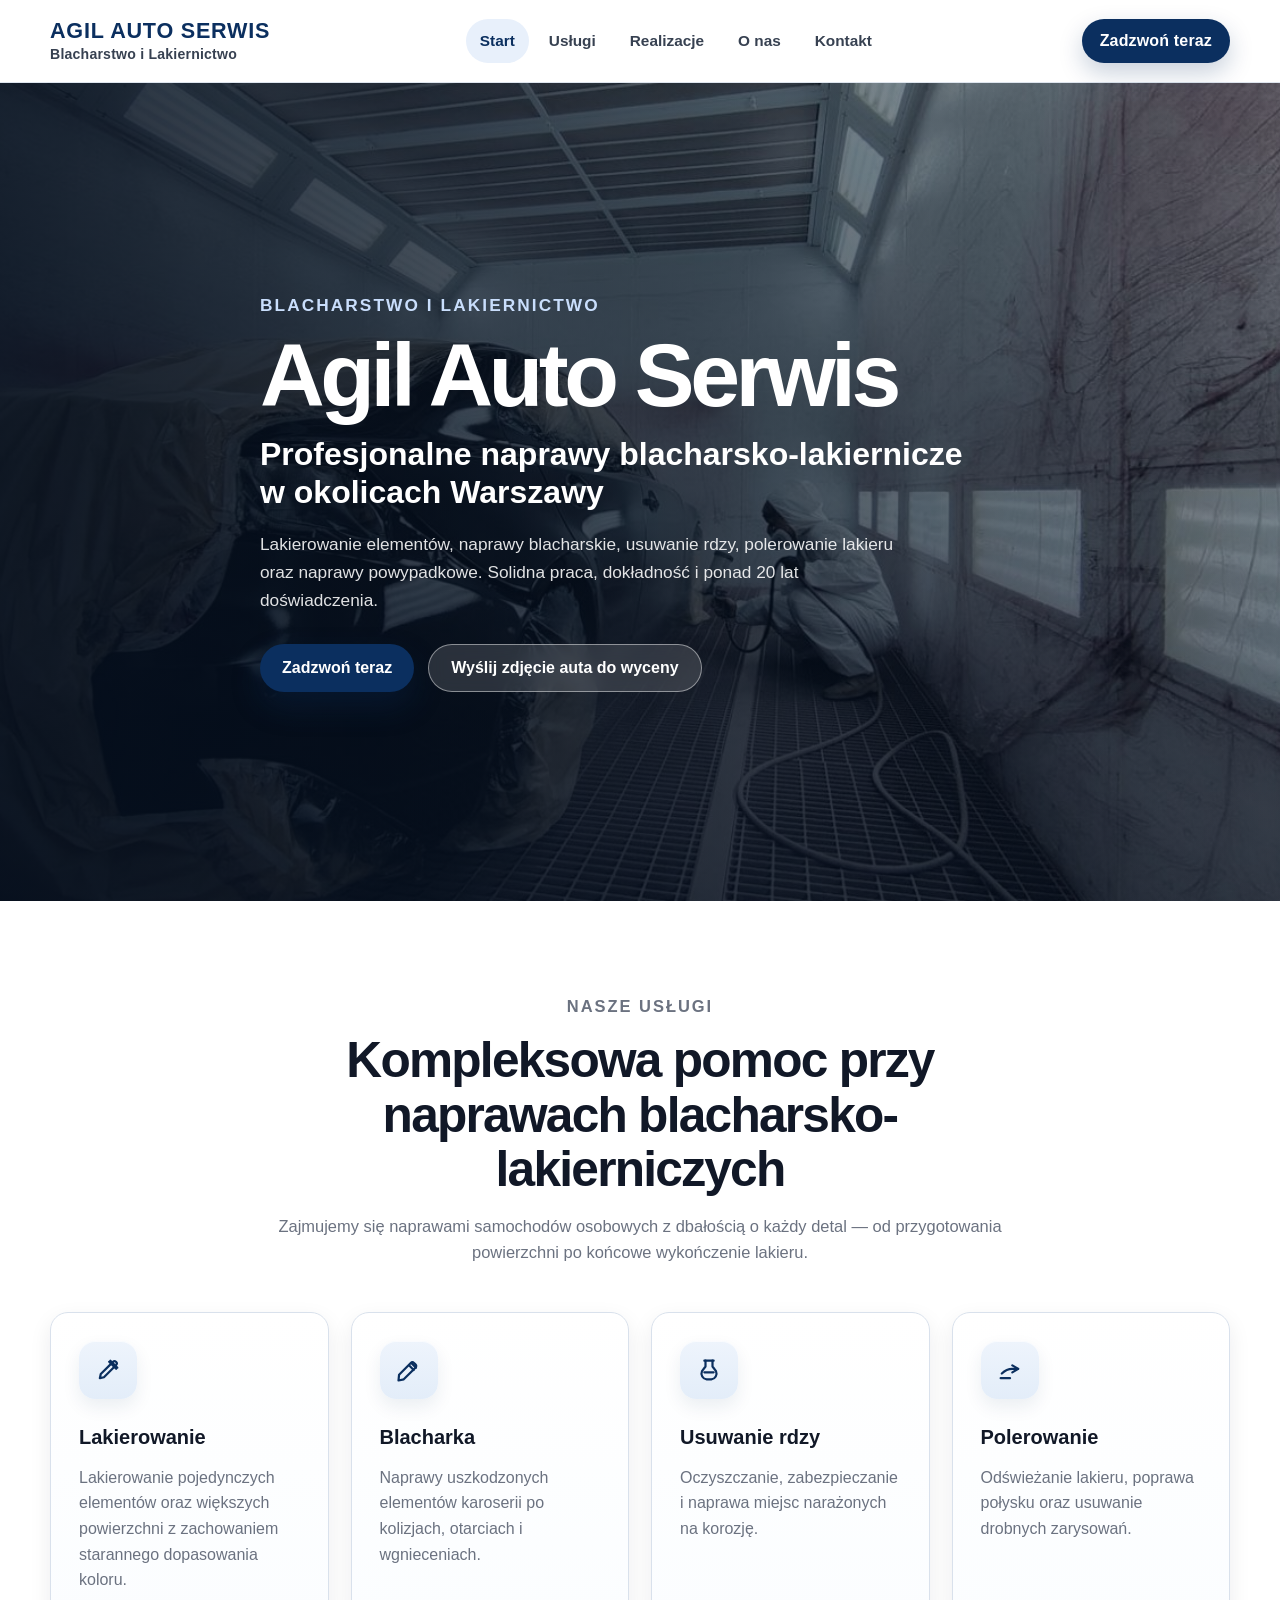
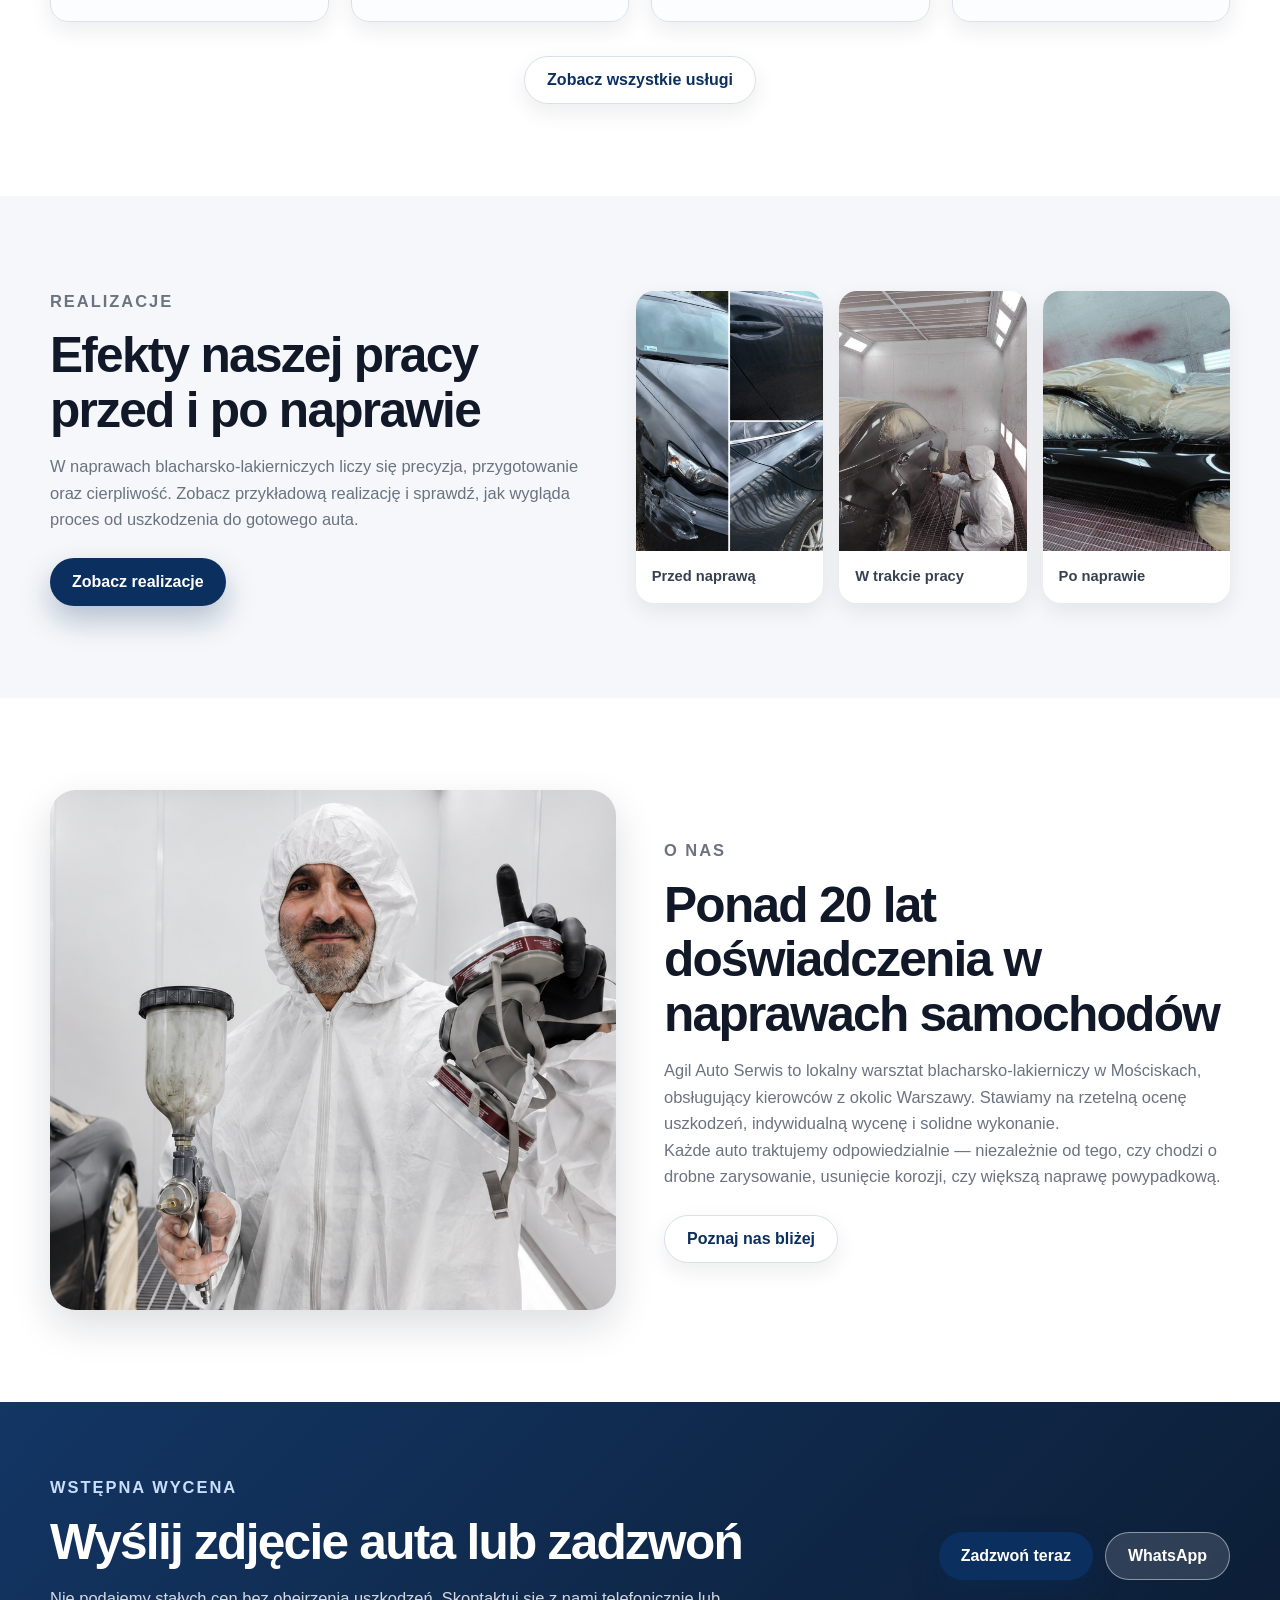
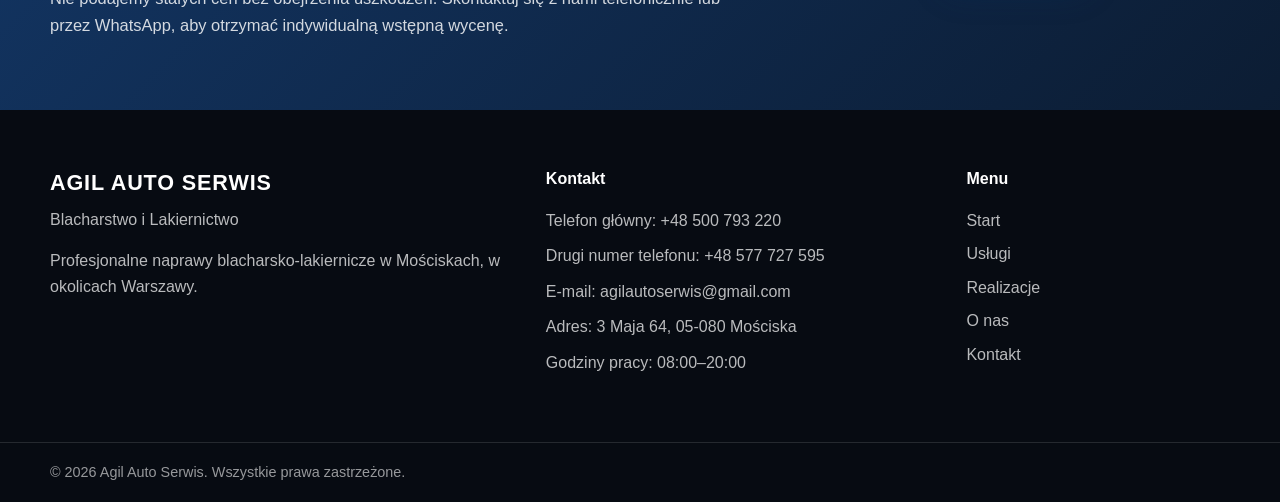
==== commit 8fec11f4: "Update opening hours" ====
--- a/index.html
+++ b/index.html
@@ -291,7 +291,7 @@
           </a>
         </p>
         <p>Adres: 3 Maja 64, 05-080 Mościska</p>
-        <p>Godziny pracy: 08:00–22:00</p>
+        <p>Godziny pracy: 08:00–20:00</p>
       </div>
 
       <div class="footer-nav">
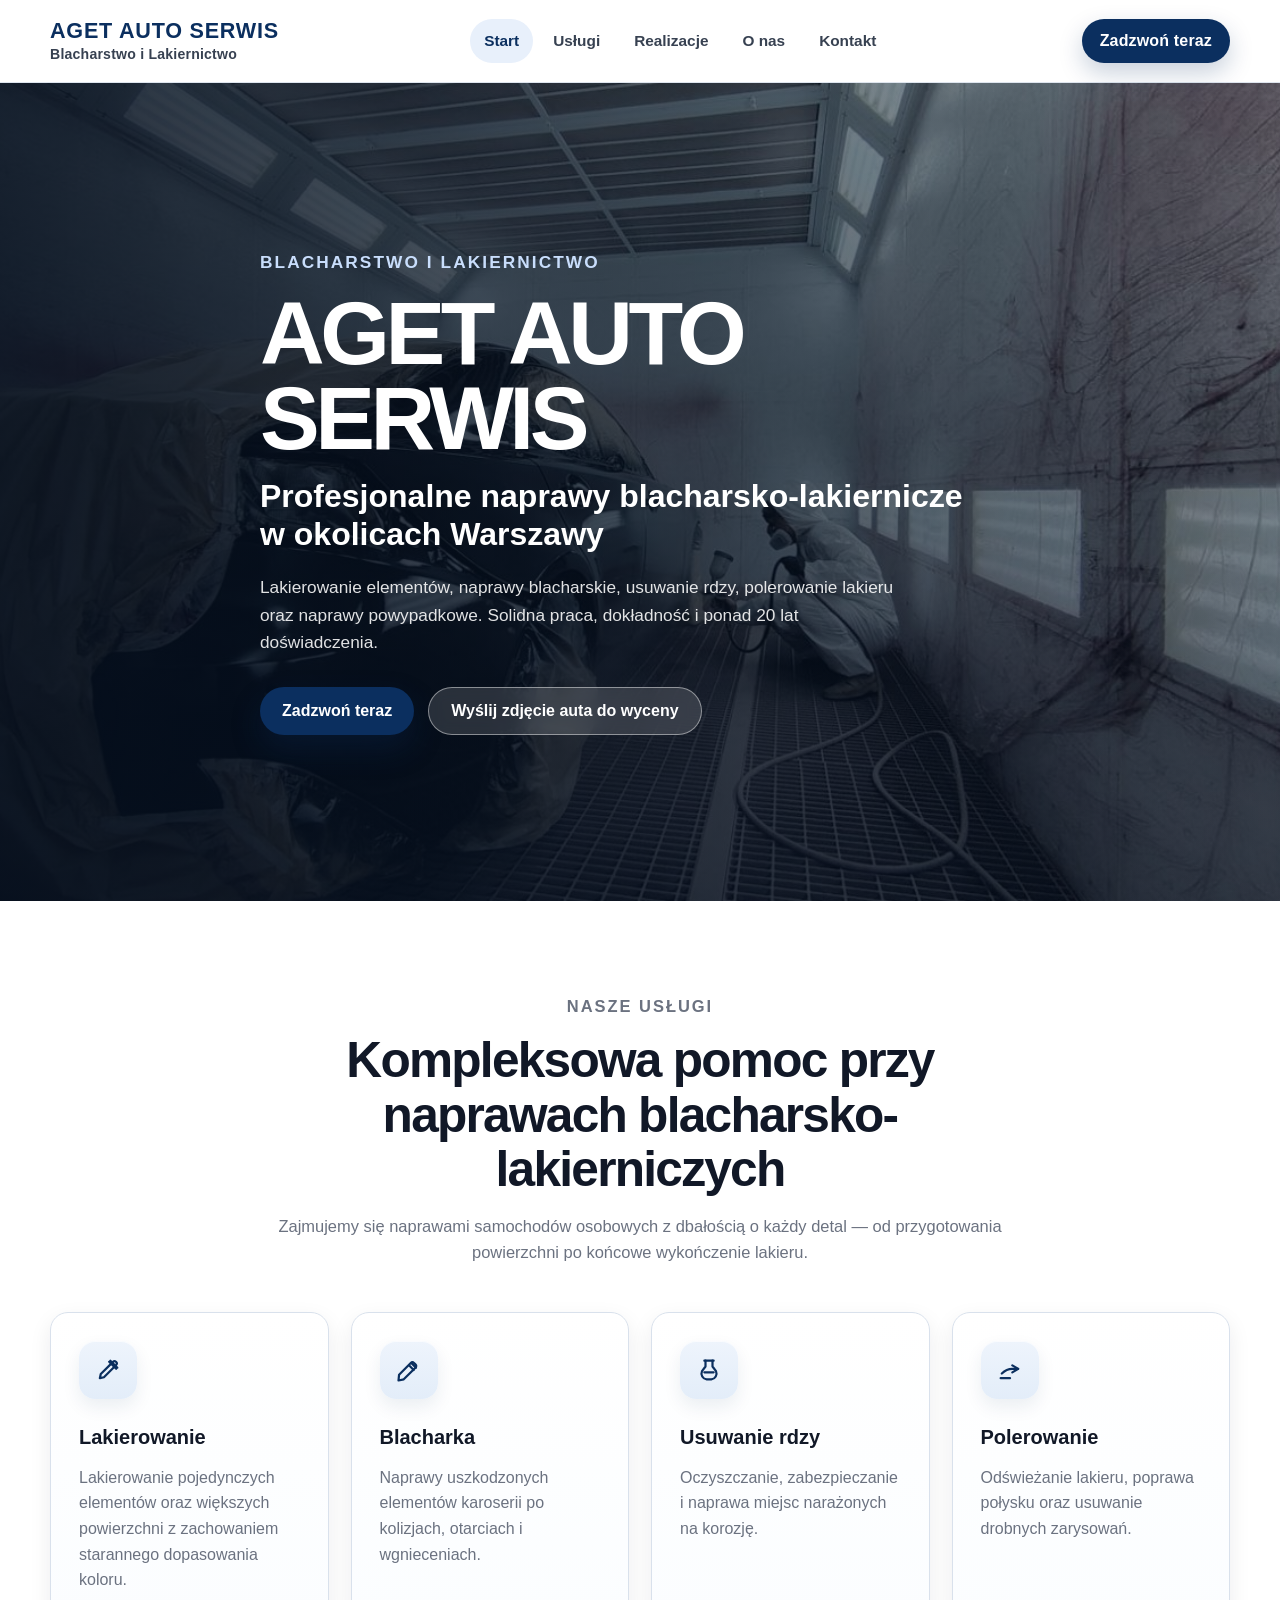
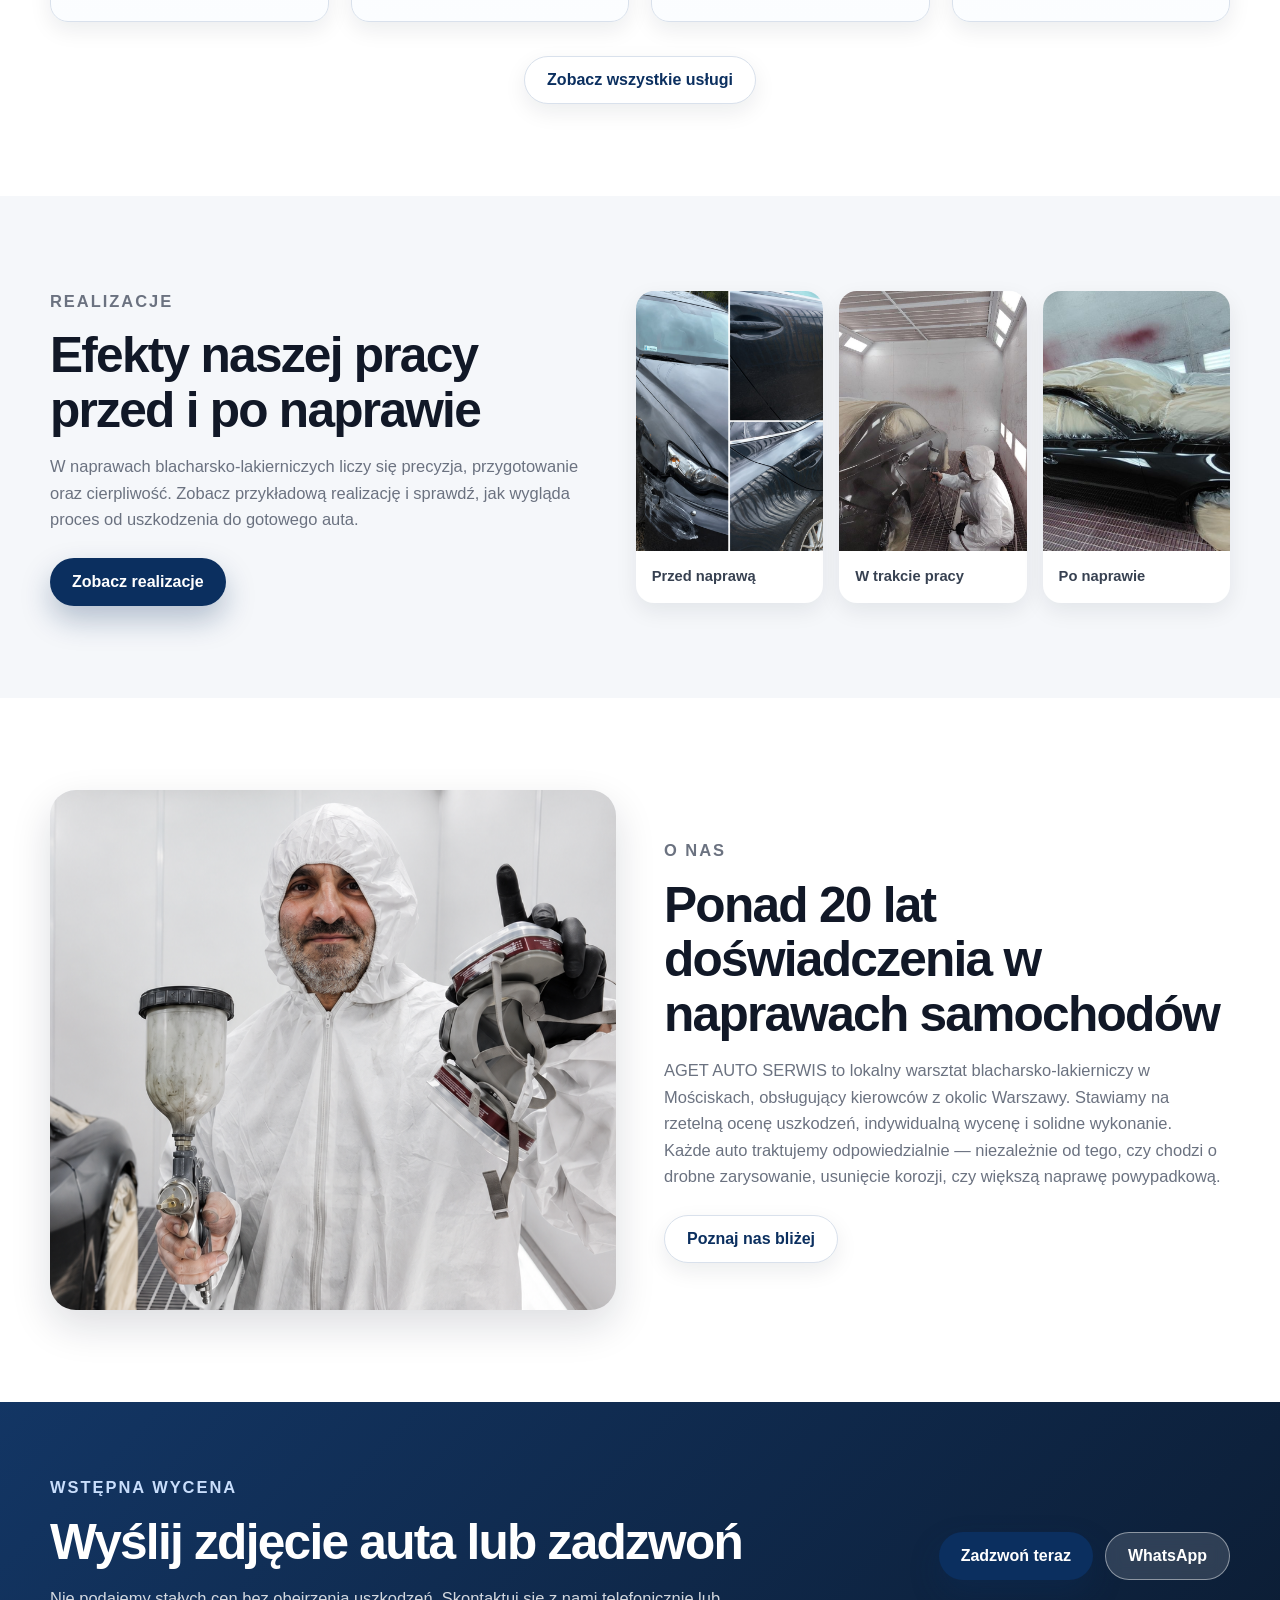
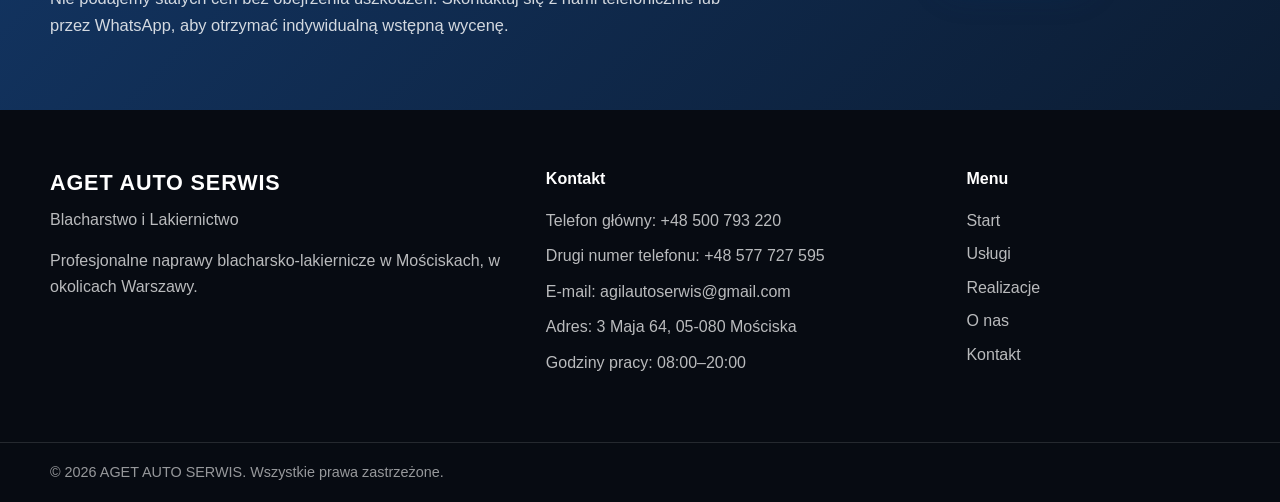
==== commit 597e45fa: "Rename visible brand to Aget Auto Serwis" ====
--- a/index.html
+++ b/index.html
@@ -4,11 +4,11 @@
   <meta charset="UTF-8" />
   <meta name="viewport" content="width=device-width, initial-scale=1.0" />
 
-  <title>Agil Auto Serwis | Blacharstwo i Lakiernictwo Samochodowe</title>
+  <title>AGET AUTO SERWIS | Blacharstwo i Lakiernictwo Samochodowe</title>
 
   <meta
     name="description"
-    content="Agil Auto Serwis — profesjonalne naprawy blacharsko-lakiernicze w Mościskach, w okolicach Warszawy. Lakierowanie, blacharka, usuwanie rdzy, polerowanie i naprawy powypadkowe."
+    content="AGET AUTO SERWIS — profesjonalne naprawy blacharsko-lakiernicze w Mościskach, w okolicach Warszawy. Lakierowanie, blacharka, usuwanie rdzy, polerowanie i naprawy powypadkowe."
   />
 
   <link rel="stylesheet" href="style.css" />
@@ -17,8 +17,8 @@
 <body>
   <header class="site-header">
     <div class="container header-container">
-      <a href="index.html" class="logo-link text-logo" aria-label="Agil Auto Serwis">
-        <span class="logo-title">AGIL AUTO SERWIS</span>
+      <a href="index.html" class="logo-link text-logo" aria-label="AGET AUTO SERWIS">
+        <span class="logo-title">AGET AUTO SERWIS</span>
         <span class="logo-subtitle">Blacharstwo i Lakiernictwo</span>
       </a>
 
@@ -46,7 +46,7 @@
     <section class="hero hero-start">
       <img
         src="images/hero-start.jpg"
-        alt="Warsztat blacharsko-lakierniczy Agil Auto Serwis"
+        alt="Warsztat blacharsko-lakierniczy AGET AUTO SERWIS"
         class="hero-image"
       />
 
@@ -55,7 +55,7 @@
       <div class="container hero-content">
         <p class="hero-kicker">Blacharstwo i Lakiernictwo</p>
 
-        <h1>Agil Auto Serwis</h1>
+        <h1>AGET AUTO SERWIS</h1>
 
         <h2>Profesjonalne naprawy blacharsko-lakiernicze w okolicach Warszawy</h2>
 
@@ -208,7 +208,7 @@
           <div class="image-card">
             <img
               src="images/agil-lakiernik-1.png"
-              alt="Lakiernik samochodowy podczas pracy w Agil Auto Serwis"
+              alt="Lakiernik samochodowy podczas pracy w AGET AUTO SERWIS"
             />
           </div>
 
@@ -216,7 +216,7 @@
             <p class="section-kicker">O nas</p>
             <h2>Ponad 20 lat doświadczenia w naprawach samochodów</h2>
             <p>
-              Agil Auto Serwis to lokalny warsztat blacharsko-lakierniczy
+              AGET AUTO SERWIS to lokalny warsztat blacharsko-lakierniczy
               w Mościskach, obsługujący kierowców z okolic Warszawy. Stawiamy
               na rzetelną ocenę uszkodzeń, indywidualną wycenę i solidne
               wykonanie.
@@ -264,7 +264,7 @@
   <footer class="site-footer">
     <div class="container footer-grid">
       <div class="footer-brand">
-        <h2>AGIL AUTO SERWIS</h2>
+        <h2>AGET AUTO SERWIS</h2>
         <p>Blacharstwo i Lakiernictwo</p>
         <p>
           Profesjonalne naprawy blacharsko-lakiernicze w Mościskach,
@@ -308,7 +308,7 @@
 
     <div class="footer-bottom">
       <div class="container">
-        <p>© 2026 Agil Auto Serwis. Wszystkie prawa zastrzeżone.</p>
+        <p>© 2026 AGET AUTO SERWIS. Wszystkie prawa zastrzeżone.</p>
       </div>
     </div>
   </footer>
